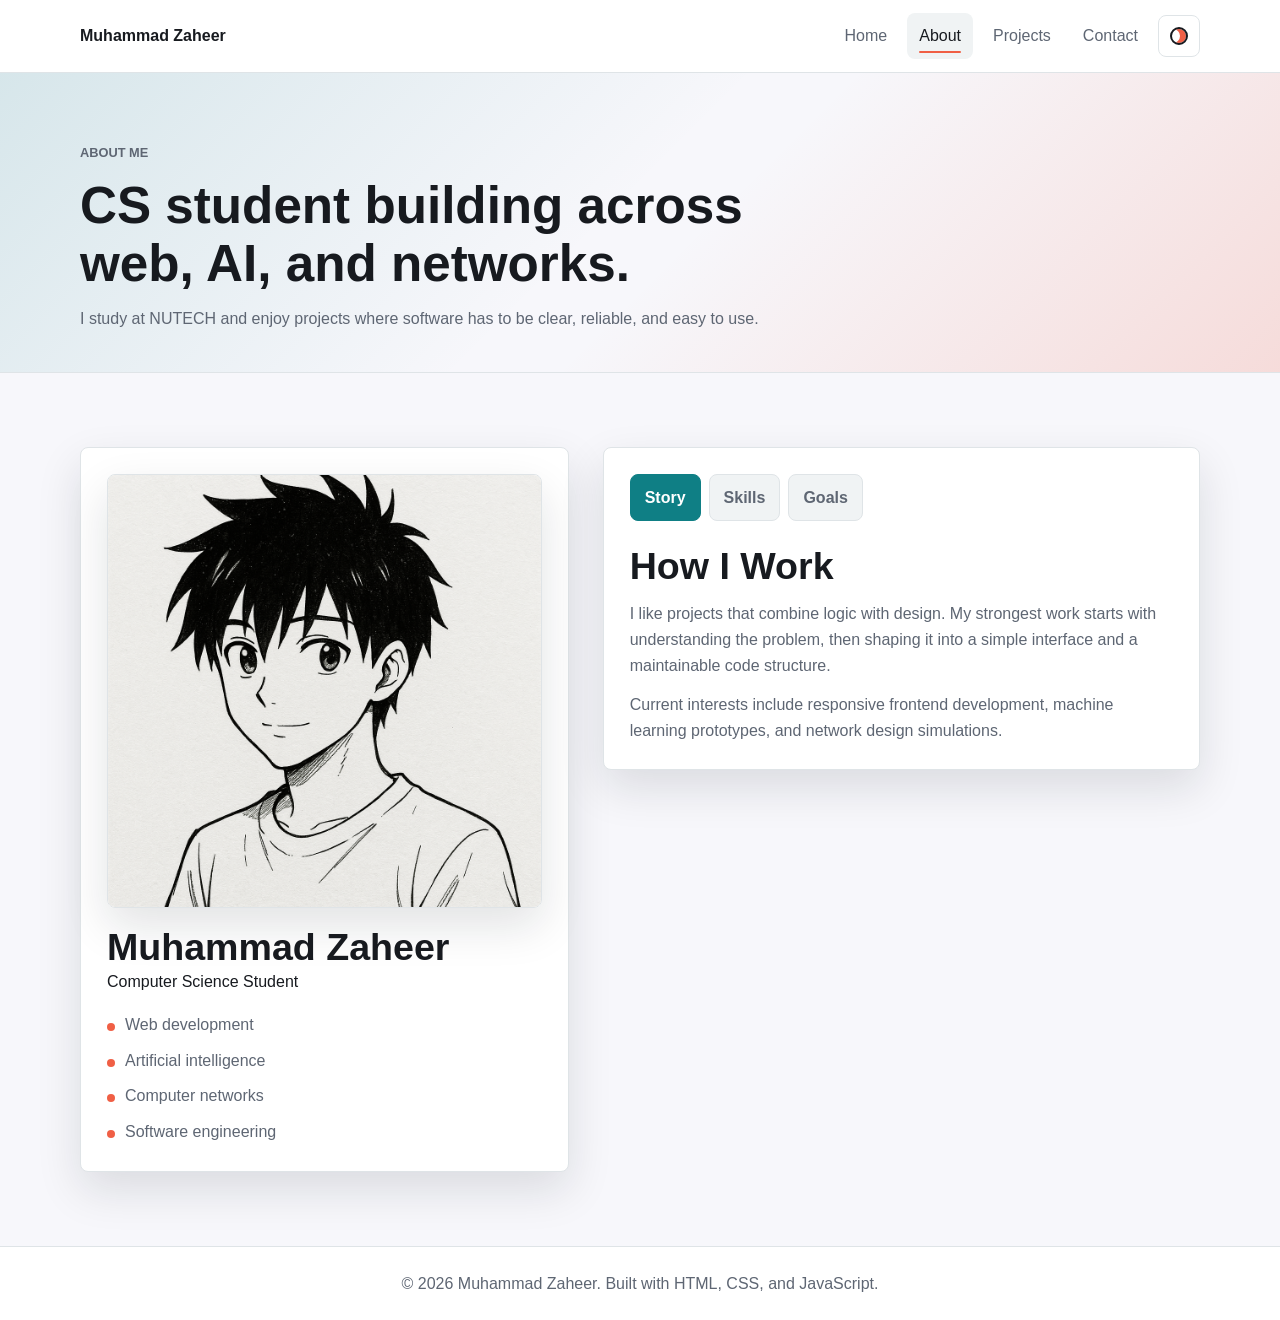
==== about.html @ 716e0b15 "Add files via upload" ====
<!DOCTYPE html>
<html lang="en">
<head>
    <meta charset="UTF-8">
    <meta name="viewport" content="width=device-width, initial-scale=1.0">
    <meta name="description" content="About Muhammad Zaheer, a computer science student focused on web development, AI, and networking.">
    <title>About | Muhammad Zaheer</title>
    <link rel="stylesheet" href="css/style.css">
    <script src="js/script.js" defer></script>
</head>
<body data-page="about">
<a class="skip-link" href="#main">Skip to content</a>

<header class="site-header">
    <nav class="navbar" aria-label="Main navigation">
        <a class="brand" href="index.html">Muhammad Zaheer</a>

        <button class="nav-toggle" type="button" aria-label="Open navigation menu" aria-expanded="false" aria-controls="primary-navigation">
            <span></span>
            <span></span>
            <span></span>
        </button>

        <div class="nav-panel" id="primary-navigation">
            <a class="nav-link" href="index.html">Home</a>
            <a class="nav-link" href="about.html">About</a>
            <a class="nav-link" href="projects.html">Projects</a>
            <a class="nav-link" href="contact.html">Contact</a>
            <button class="theme-toggle" type="button" aria-label="Switch color theme" data-theme-toggle>
                <span class="theme-icon" aria-hidden="true"></span>
            </button>
        </div>
    </nav>
</header>

<main id="main">
    <section class="page-hero">
        <div class="container" data-reveal>
            <p class="eyebrow">About Me</p>
            <h1>CS student building across web, AI, and networks.</h1>
            <p>I study at NUTECH and enjoy projects where software has to be clear, reliable, and easy to use.</p>
        </div>
    </section>

    <section class="section">
        <div class="container about-layout">
            <aside class="profile-panel" data-reveal>
                <img src="Images/Me.png" alt="Portrait of Muhammad Zaheer" loading="lazy">
                <div>
                    <h2>Muhammad Zaheer</h2>
                    <p>Computer Science Student</p>
                </div>
                <ul class="quick-list" aria-label="Profile highlights">
                    <li>Web development</li>
                    <li>Artificial intelligence</li>
                    <li>Computer networks</li>
                    <li>Software engineering</li>
                </ul>
            </aside>

            <div class="detail-panel" data-reveal>
                <div class="tabs" role="tablist" aria-label="About details" data-tabs>
                    <button class="tab-button is-active" type="button" role="tab" aria-selected="true" aria-controls="story-panel" id="story-tab" data-tab="story-panel">Story</button>
                    <button class="tab-button" type="button" role="tab" aria-selected="false" aria-controls="skills-panel" id="skills-tab" data-tab="skills-panel">Skills</button>
                    <button class="tab-button" type="button" role="tab" aria-selected="false" aria-controls="goals-panel" id="goals-tab" data-tab="goals-panel">Goals</button>
                </div>

                <div class="tab-panel" id="story-panel" role="tabpanel" aria-labelledby="story-tab">
                    <h2>How I Work</h2>
                    <p>I like projects that combine logic with design. My strongest work starts with understanding the problem, then shaping it into a simple interface and a maintainable code structure.</p>
                    <p>Current interests include responsive frontend development, machine learning prototypes, and network design simulations.</p>
                </div>

                <div class="tab-panel" id="skills-panel" role="tabpanel" aria-labelledby="skills-tab" hidden>
                    <h2>Core Skills</h2>
                    <div class="skill-meter">
                        <span>HTML, CSS, JavaScript</span>
                        <div class="meter"><span style="--value: 88%"></span></div>
                    </div>
                    <div class="skill-meter">
                        <span>AI and ML Concepts</span>
                        <div class="meter"><span style="--value: 76%"></span></div>
                    </div>
                    <div class="skill-meter">
                        <span>Networking Fundamentals</span>
                        <div class="meter"><span style="--value: 80%"></span></div>
                    </div>
                    <div class="skill-meter">
                        <span>Software Engineering</span>
                        <div class="meter"><span style="--value: 74%"></span></div>
                    </div>
                </div>

                <div class="tab-panel" id="goals-panel" role="tabpanel" aria-labelledby="goals-tab" hidden>
                    <h2>What I Am Improving</h2>
                    <p>I am focusing on cleaner UI patterns, better JavaScript structure, practical AI systems, and projects that are easy to explain, test, and improve.</p>
                    <a class="btn primary" href="projects.html">See Project Work</a>
                </div>
            </div>
        </div>
    </section>
</main>

<footer class="site-footer">
    <p>&copy; 2026 Muhammad Zaheer. Built with HTML, CSS, and JavaScript.</p>
</footer>
</body>
</html>
---- css/style.css ----
:root {
    --bg: #f7f7fb;
    --surface: #ffffff;
    --surface-strong: #f0f3f4;
    --text: #171a1f;
    --muted: #5e6673;
    --primary: #0f7f85;
    --primary-strong: #095d63;
    --accent: #f05f45;
    --accent-soft: #ffe7df;
    --border: #dfe4e7;
    --shadow: 0 18px 45px rgba(16, 24, 32, 0.12);
    --radius: 8px;
}

:root[data-theme="dark"] {
    --bg: #111315;
    --surface: #1a1f23;
    --surface-strong: #232a2f;
    --text: #f2f5f7;
    --muted: #b5bec7;
    --primary: #35b9bc;
    --primary-strong: #7fd8d8;
    --accent: #ff8a6f;
    --accent-soft: #3a2725;
    --border: #303941;
    --shadow: 0 18px 45px rgba(0, 0, 0, 0.35);
}

* {
    box-sizing: border-box;
    margin: 0;
    padding: 0;
}

html {
    scroll-behavior: smooth;
}

body {
    min-height: 100vh;
    background: var(--bg);
    color: var(--text);
    font-family: Arial, Helvetica, sans-serif;
    line-height: 1.6;
}

body.nav-open {
    overflow: hidden;
}

img {
    display: block;
    max-width: 100%;
    width: 100%;
}

a {
    color: inherit;
}

button,
input,
textarea {
    font: inherit;
}

button {
    cursor: pointer;
}

[hidden] {
    display: none !important;
}

.skip-link {
    position: fixed;
    left: 16px;
    top: -60px;
    z-index: 100;
    background: var(--accent);
    color: #ffffff;
    padding: 10px 14px;
    border-radius: var(--radius);
    text-decoration: none;
    transition: top 0.2s ease;
}

.skip-link:focus {
    top: 16px;
}

.site-header {
    position: sticky;
    top: 0;
    z-index: 50;
    background: color-mix(in srgb, var(--surface) 92%, transparent);
    border-bottom: 1px solid var(--border);
    backdrop-filter: blur(16px);
}

.navbar {
    width: min(1120px, calc(100% - 32px));
    min-height: 72px;
    margin: 0 auto;
    display: flex;
    align-items: center;
    justify-content: space-between;
    gap: 18px;
}

.brand {
    color: var(--text);
    font-weight: 800;
    text-decoration: none;
}

.nav-panel {
    display: flex;
    align-items: center;
    gap: 8px;
}

.nav-link {
    position: relative;
    color: var(--muted);
    text-decoration: none;
    padding: 10px 12px;
    border-radius: var(--radius);
    transition: color 0.2s ease, background 0.2s ease;
}

.nav-link:hover,
.nav-link.is-active {
    color: var(--text);
    background: var(--surface-strong);
}

.nav-link.is-active::after {
    content: "";
    position: absolute;
    left: 12px;
    right: 12px;
    bottom: 6px;
    height: 2px;
    background: var(--accent);
    border-radius: 999px;
}

.nav-toggle,
.theme-toggle {
    display: grid;
    place-items: center;
    width: 42px;
    height: 42px;
    border: 1px solid var(--border);
    border-radius: var(--radius);
    background: var(--surface);
    color: var(--text);
}

.nav-toggle {
    display: none;
    gap: 4px;
}

.nav-toggle span {
    width: 18px;
    height: 2px;
    background: currentColor;
    border-radius: 999px;
    transition: transform 0.2s ease, opacity 0.2s ease;
}

.nav-toggle[aria-expanded="true"] span:nth-child(1) {
    transform: translateY(6px) rotate(45deg);
}

.nav-toggle[aria-expanded="true"] span:nth-child(2) {
    opacity: 0;
}

.nav-toggle[aria-expanded="true"] span:nth-child(3) {
    transform: translateY(-6px) rotate(-45deg);
}

.theme-icon {
    width: 18px;
    height: 18px;
    border: 2px solid currentColor;
    border-radius: 50%;
    box-shadow: inset -6px 0 0 var(--accent);
}

.container {
    width: min(1120px, calc(100% - 32px));
    margin: 0 auto;
}

.section {
    padding: 74px 0;
}

.hero {
    width: min(1120px, calc(100% - 32px));
    min-height: calc(100vh - 72px);
    margin: 0 auto;
    display: grid;
    grid-template-columns: minmax(0, 1.1fr) minmax(280px, 0.9fr);
    align-items: center;
    gap: 44px;
    padding: 44px 0;
}

.hero-copy {
    display: grid;
    gap: 18px;
}

.eyebrow {
    color: var(--primary);
    font-size: 0.8rem;
    font-weight: 800;
    letter-spacing: 0;
    text-transform: uppercase;
}

h1,
h2,
h3 {
    line-height: 1.12;
}

h1 {
    max-width: 760px;
    font-size: clamp(2.35rem, 5vw, 4.8rem);
}

h2 {
    font-size: clamp(1.55rem, 3vw, 2.35rem);
}

.hero-subtitle,
.page-hero p,
.feature-copy p,
.contact-intro p,
.tab-panel p,
.project-card p {
    color: var(--muted);
}

.hero-subtitle {
    max-width: 620px;
    font-size: 1.08rem;
}

.role-line {
    color: var(--muted);
}

.typed-role {
    color: var(--accent);
    font-weight: 800;
}

.hero-actions {
    display: flex;
    flex-wrap: wrap;
    gap: 12px;
}

.btn,
.text-link,
.card-toggle,
.filter-button {
    min-height: 44px;
    display: inline-flex;
    align-items: center;
    justify-content: center;
    border-radius: var(--radius);
    text-decoration: none;
    transition: transform 0.2s ease, background 0.2s ease, border-color 0.2s ease;
}

.btn {
    border: 1px solid transparent;
    padding: 12px 18px;
    font-weight: 800;
}

.btn:hover,
.card-toggle:hover,
.filter-button:hover {
    transform: translateY(-2px);
}

.btn.primary {
    background: var(--primary);
    color: #ffffff;
}

.btn.primary:hover {
    background: var(--primary-strong);
}

.btn.secondary {
    background: var(--accent-soft);
    color: var(--text);
    border-color: var(--border);
}

.text-link {
    width: fit-content;
    color: var(--primary);
    font-weight: 800;
}

.hero-media {
    position: relative;
}

.hero-media img,
.feature-image img,
.profile-panel img,
.project-card img {
    border-radius: var(--radius);
    border: 1px solid var(--border);
    box-shadow: var(--shadow);
}

.hero-media img {
    aspect-ratio: 4 / 5;
    object-fit: cover;
}

.status-chip {
    position: absolute;
    left: 18px;
    right: 18px;
    bottom: 18px;
    background: color-mix(in srgb, var(--surface) 90%, transparent);
    border: 1px solid var(--border);
    border-radius: var(--radius);
    box-shadow: var(--shadow);
    padding: 12px 14px;
    color: var(--text);
    font-weight: 800;
    text-align: center;
    backdrop-filter: blur(12px);
}

.stats-strip {
    display: grid;
    grid-template-columns: repeat(3, minmax(0, 1fr));
    gap: 16px;
    padding-bottom: 24px;
}

.stat {
    min-height: 126px;
    display: grid;
    align-content: center;
    gap: 6px;
    background: var(--surface);
    border: 1px solid var(--border);
    border-radius: var(--radius);
    padding: 22px;
    box-shadow: var(--shadow);
}

.stat strong {
    color: var(--accent);
    font-size: 2rem;
    line-height: 1;
}

.stat span {
    color: var(--muted);
}

.feature-layout,
.about-layout,
.contact-layout {
    display: grid;
    grid-template-columns: minmax(0, 0.9fr) minmax(0, 1.1fr);
    gap: 34px;
    align-items: start;
}

.feature-copy,
.detail-panel,
.contact-intro,
.contact-form,
.profile-panel {
    background: var(--surface);
    border: 1px solid var(--border);
    border-radius: var(--radius);
    box-shadow: var(--shadow);
    padding: 26px;
}

.feature-copy {
    display: grid;
    gap: 16px;
}

.page-hero {
    padding: 70px 0 40px;
    background:
        linear-gradient(135deg, color-mix(in srgb, var(--primary) 14%, transparent), transparent 48%),
        linear-gradient(315deg, color-mix(in srgb, var(--accent) 18%, transparent), transparent 46%);
    border-bottom: 1px solid var(--border);
}

.page-hero .container {
    display: grid;
    gap: 14px;
}

.page-hero h1 {
    font-size: clamp(2rem, 4vw, 3.6rem);
}

.page-hero p {
    max-width: 720px;
}

.profile-panel {
    display: grid;
    gap: 18px;
}

.profile-panel img {
    aspect-ratio: 1 / 1;
    object-fit: cover;
}

.quick-list {
    display: grid;
    gap: 10px;
    list-style: none;
}

.quick-list li {
    position: relative;
    padding-left: 18px;
    color: var(--muted);
}

.quick-list li::before {
    content: "";
    position: absolute;
    left: 0;
    top: 0.68em;
    width: 8px;
    height: 8px;
    background: var(--accent);
    border-radius: 50%;
}

.detail-panel {
    display: grid;
    gap: 24px;
}

.tabs,
.filter-bar {
    display: flex;
    flex-wrap: wrap;
    gap: 8px;
}

.tab-button,
.filter-button {
    border: 1px solid var(--border);
    background: var(--surface-strong);
    color: var(--muted);
    padding: 10px 14px;
    border-radius: var(--radius);
    font-weight: 800;
}

.tab-button.is-active,
.filter-button.is-active {
    background: var(--primary);
    border-color: var(--primary);
    color: #ffffff;
}

.tab-panel {
    display: grid;
    gap: 14px;
}

.skill-meter {
    display: grid;
    gap: 8px;
}

.skill-meter span:first-child {
    font-weight: 800;
}

.meter {
    height: 10px;
    overflow: hidden;
    background: var(--surface-strong);
    border-radius: 999px;
}

.meter span {
    display: block;
    width: var(--value);
    height: 100%;
    background: linear-gradient(90deg, var(--primary), var(--accent));
    border-radius: inherit;
}

.filter-bar {
    margin-bottom: 24px;
}

.project-grid {
    display: grid;
    grid-template-columns: repeat(3, minmax(0, 1fr));
    gap: 22px;
}

.project-card {
    overflow: hidden;
    background: var(--surface);
    border: 1px solid var(--border);
    border-radius: var(--radius);
    box-shadow: var(--shadow);
}

.project-card[hidden] {
    display: none;
}

.project-card img {
    aspect-ratio: 16 / 10;
    object-fit: cover;
    border: 0;
    border-bottom: 1px solid var(--border);
    border-radius: 0;
    box-shadow: none;
}

.project-body {
    display: grid;
    gap: 12px;
    padding: 20px;
}

.project-body h2 {
    font-size: 1.25rem;
}

.project-tag {
    color: var(--accent);
    font-size: 0.78rem;
    font-weight: 800;
    text-transform: uppercase;
}

.card-toggle {
    width: fit-content;
    border: 1px solid var(--border);
    background: var(--surface-strong);
    color: var(--text);
    padding: 10px 12px;
    font-weight: 800;
}

.card-details {
    border-top: 1px solid var(--border);
    padding-top: 12px;
}

.contact-layout {
    grid-template-columns: minmax(260px, 0.8fr) minmax(0, 1.2fr);
}

.contact-intro {
    display: grid;
    gap: 16px;
}

.contact-form {
    display: grid;
    gap: 18px;
}

.field {
    display: grid;
    gap: 8px;
}

label {
    font-weight: 800;
}

input,
textarea {
    width: 100%;
    border: 1px solid var(--border);
    border-radius: var(--radius);
    background: var(--surface-strong);
    color: var(--text);
    padding: 12px 14px;
    outline: none;
    transition: border-color 0.2s ease, box-shadow 0.2s ease;
}

textarea {
    min-height: 150px;
    resize: vertical;
}

input:focus,
textarea:focus {
    border-color: var(--primary);
    box-shadow: 0 0 0 4px color-mix(in srgb, var(--primary) 16%, transparent);
}

input.is-invalid,
textarea.is-invalid {
    border-color: var(--accent);
}

.form-meta {
    display: flex;
    align-items: start;
    justify-content: space-between;
    gap: 12px;
}

.field-error,
.form-status,
.char-count {
    min-height: 22px;
    color: var(--muted);
    font-size: 0.9rem;
}

.field-error {
    color: var(--accent);
}

.site-footer {
    border-top: 1px solid var(--border);
    background: var(--surface);
    color: var(--muted);
    padding: 24px 16px;
    text-align: center;
}

.reveal-ready [data-reveal] {
    opacity: 0;
    transform: translateY(18px);
    transition: opacity 0.6s ease, transform 0.6s ease;
}

.reveal-ready [data-reveal].is-visible {
    opacity: 1;
    transform: none;
}

@media (max-width: 860px) {
    .nav-toggle {
        display: grid;
    }

    .nav-panel {
        position: fixed;
        inset: 72px 16px auto 16px;
        display: none;
        flex-direction: column;
        align-items: stretch;
        background: var(--surface);
        border: 1px solid var(--border);
        border-radius: var(--radius);
        box-shadow: var(--shadow);
        padding: 12px;
    }

    .nav-panel.is-open {
        display: flex;
    }

    .nav-link,
    .theme-toggle {
        width: 100%;
    }

    .hero,
    .feature-layout,
    .about-layout,
    .contact-layout {
        grid-template-columns: 1fr;
    }

    .hero {
        min-height: auto;
        padding: 48px 0;
    }

    .stats-strip,
    .project-grid {
        grid-template-columns: 1fr;
    }
}

@media (max-width: 520px) {
    .navbar,
    .container,
    .hero {
        width: min(100% - 24px, 1120px);
    }

    .section {
        padding: 54px 0;
    }

    .hero-actions,
    .form-meta {
        flex-direction: column;
        align-items: stretch;
    }

    .btn,
    .text-link,
    .card-toggle {
        width: 100%;
    }

    .feature-copy,
    .detail-panel,
    .contact-intro,
    .contact-form,
    .profile-panel {
        padding: 20px;
    }
}

@media (prefers-reduced-motion: reduce) {
    html {
        scroll-behavior: auto;
    }

    *,
    *::before,
    *::after {
        transition-duration: 0.001ms !important;
        animation-duration: 0.001ms !important;
        animation-iteration-count: 1 !important;
    }
}
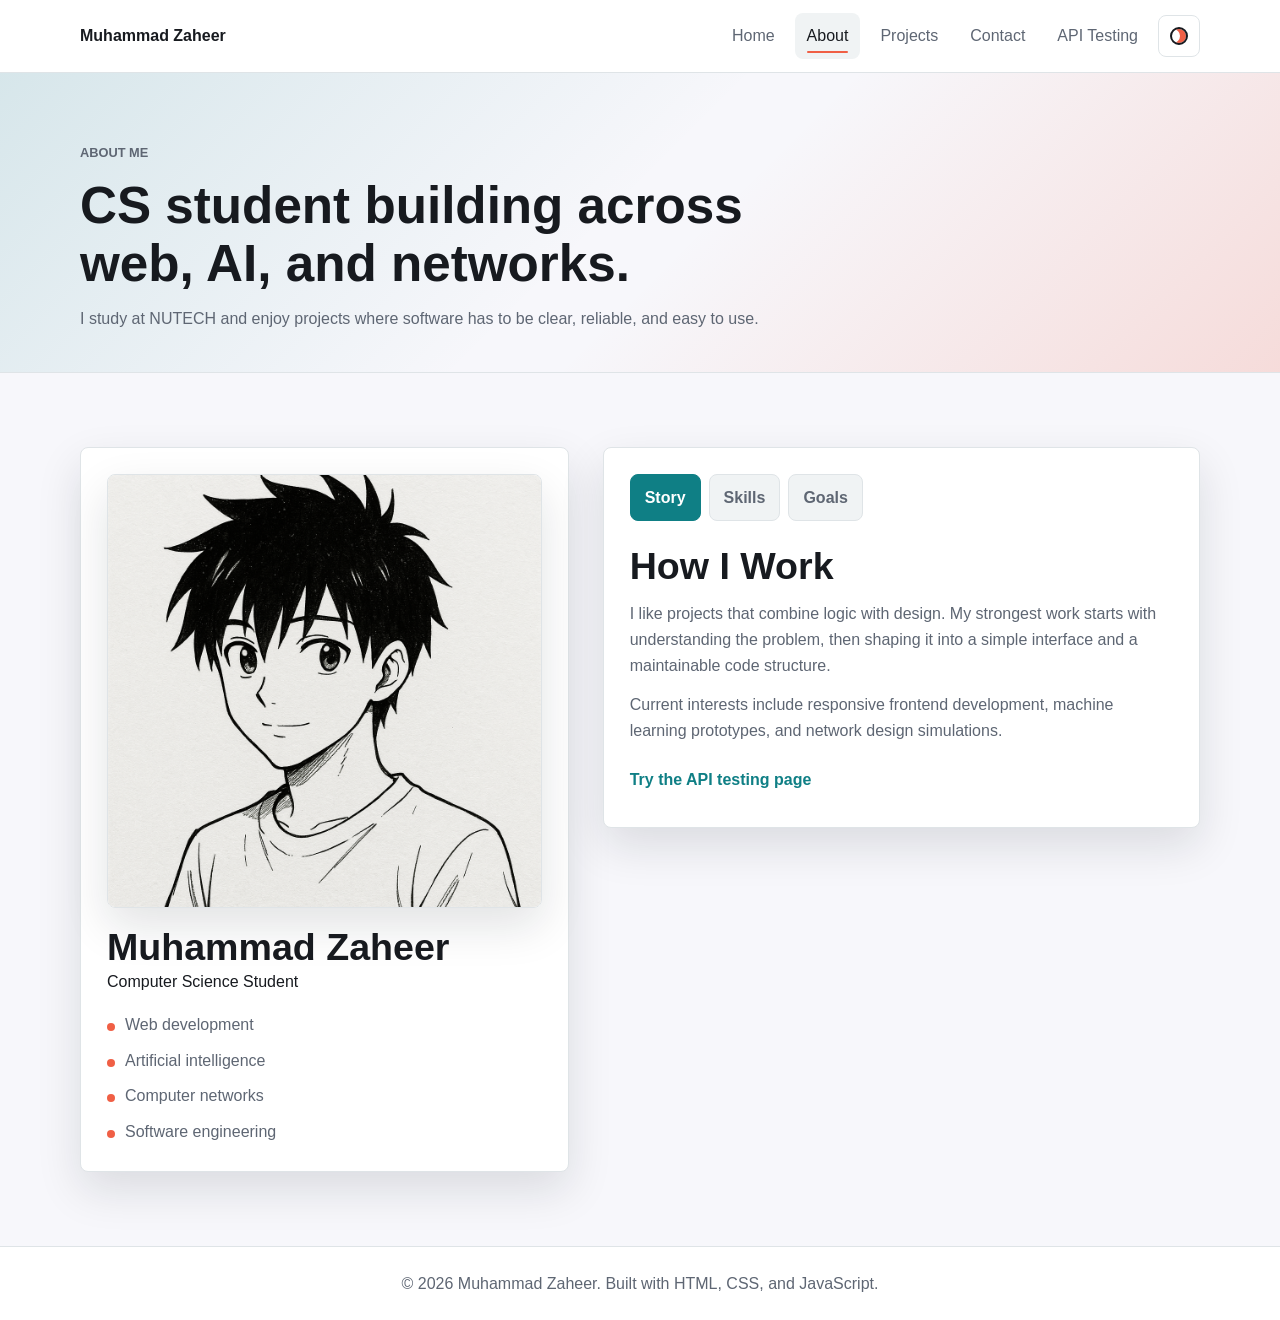
==== commit 9000c1df: "Init commit message:" ====
--- a/about.html
+++ b/about.html
@@ -6,6 +6,7 @@
     <meta name="description" content="About Muhammad Zaheer, a computer science student focused on web development, AI, and networking.">
     <title>About | Muhammad Zaheer</title>
     <link rel="stylesheet" href="css/style.css">
+    <script src="js/api.js" defer></script>
     <script src="js/script.js" defer></script>
 </head>
 <body data-page="about">
@@ -26,6 +27,7 @@
             <a class="nav-link" href="about.html">About</a>
             <a class="nav-link" href="projects.html">Projects</a>
             <a class="nav-link" href="contact.html">Contact</a>
+            <a class="nav-link" href="api-testing.html">API Testing</a>
             <button class="theme-toggle" type="button" aria-label="Switch color theme" data-theme-toggle>
                 <span class="theme-icon" aria-hidden="true"></span>
             </button>
@@ -69,6 +71,7 @@
                     <h2>How I Work</h2>
                     <p>I like projects that combine logic with design. My strongest work starts with understanding the problem, then shaping it into a simple interface and a maintainable code structure.</p>
                     <p>Current interests include responsive frontend development, machine learning prototypes, and network design simulations.</p>
+                    <a class="text-link" href="api-testing.html">Try the API testing page</a>
                 </div>
 
                 <div class="tab-panel" id="skills-panel" role="tabpanel" aria-labelledby="skills-tab" hidden>
--- a/css/style.css
+++ b/css/style.css
@@ -520,6 +520,42 @@
     margin-bottom: 24px;
 }
 
+.api-grid {
+    display: grid;
+    grid-template-columns: repeat(3, minmax(0, 1fr));
+    gap: 22px;
+    margin-top: 20px;
+}
+
+.api-card {
+    display: grid;
+    gap: 16px;
+    min-height: 260px;
+    padding: 24px;
+    background: var(--surface);
+    border: 1px solid var(--border);
+    border-radius: var(--radius);
+    box-shadow: var(--shadow);
+}
+
+.api-card h2 {
+    margin-bottom: 8px;
+}
+
+.api-output {
+    width: 100%;
+    min-height: 180px;
+    overflow: auto;
+    padding: 18px;
+    background: var(--surface-strong);
+    border: 1px solid var(--border);
+    border-radius: var(--radius);
+    color: var(--text);
+    font-size: 0.92rem;
+    line-height: 1.5;
+    white-space: pre-wrap;
+}
+
 .project-grid {
     display: grid;
     grid-template-columns: repeat(3, minmax(0, 1fr));
@@ -697,7 +733,8 @@
     .hero,
     .feature-layout,
     .about-layout,
-    .contact-layout {
+    .contact-layout,
+    .api-grid {
         grid-template-columns: 1fr;
     }
 
